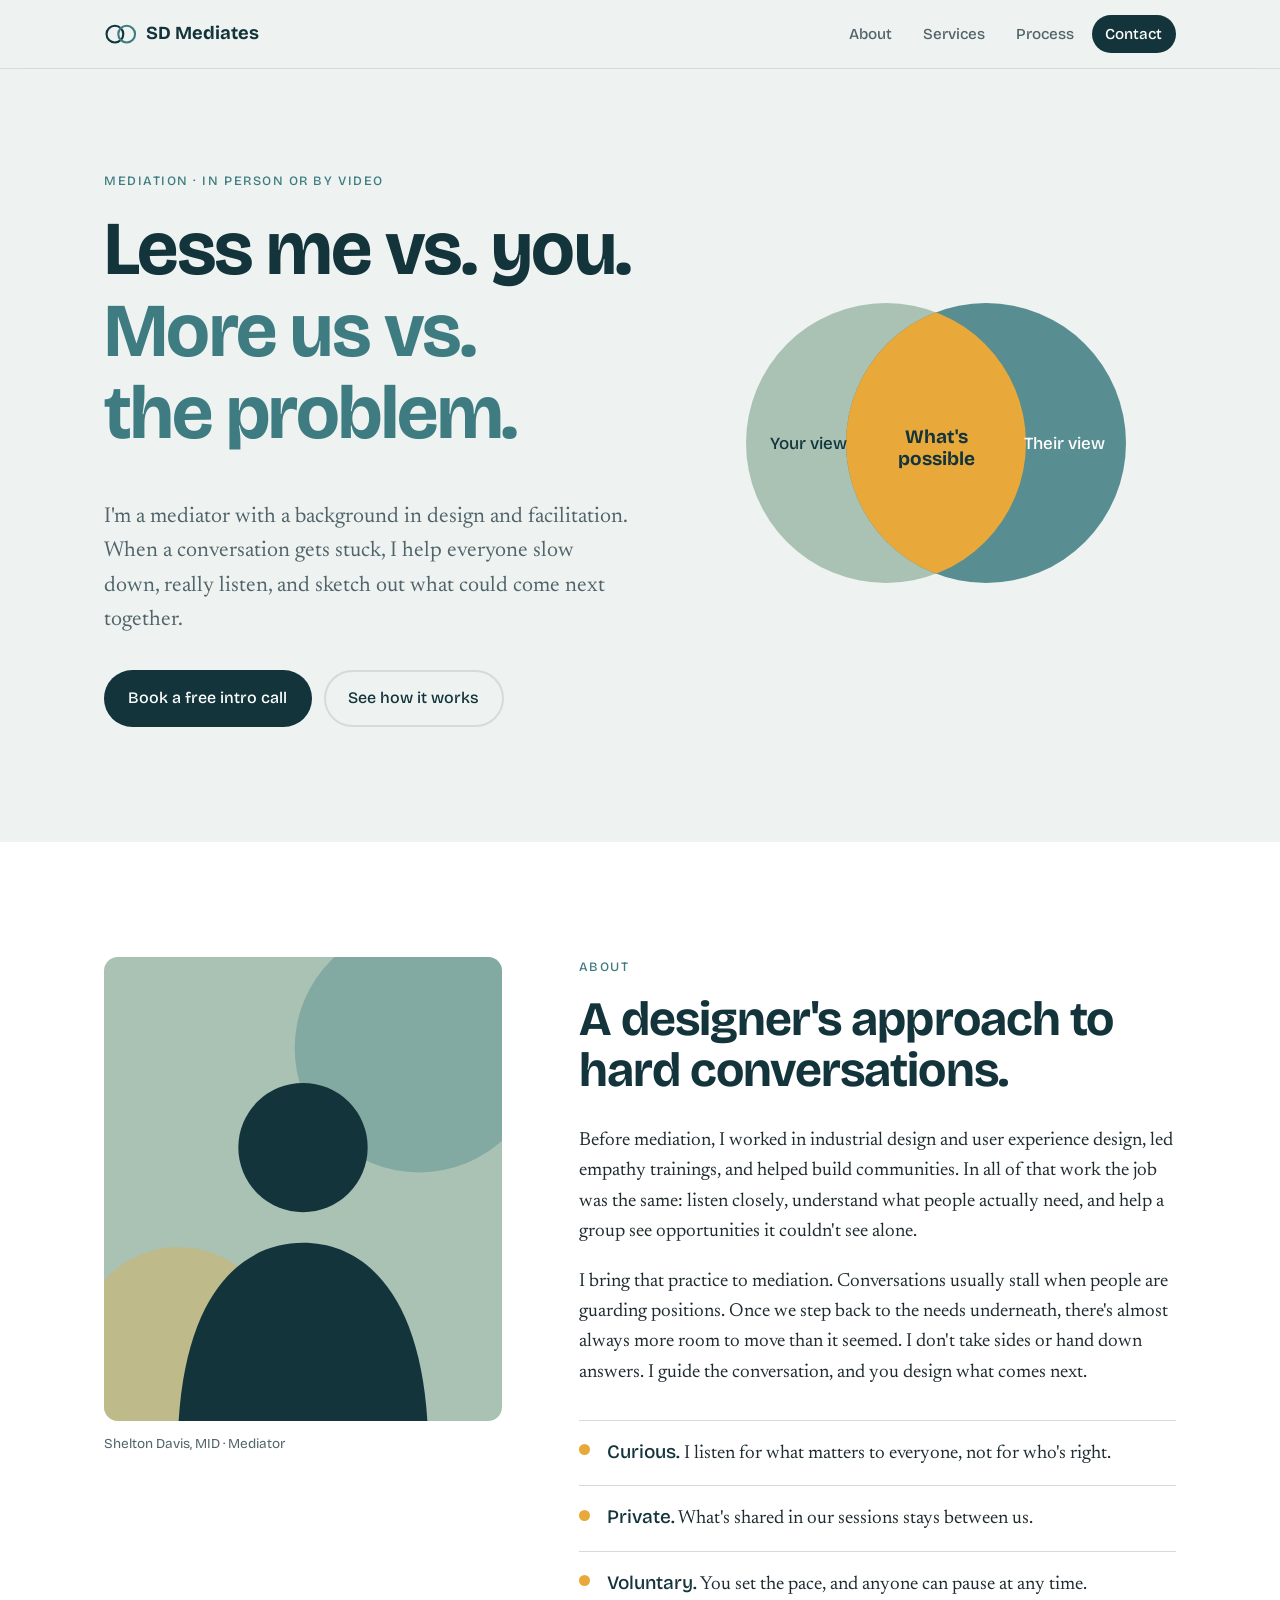
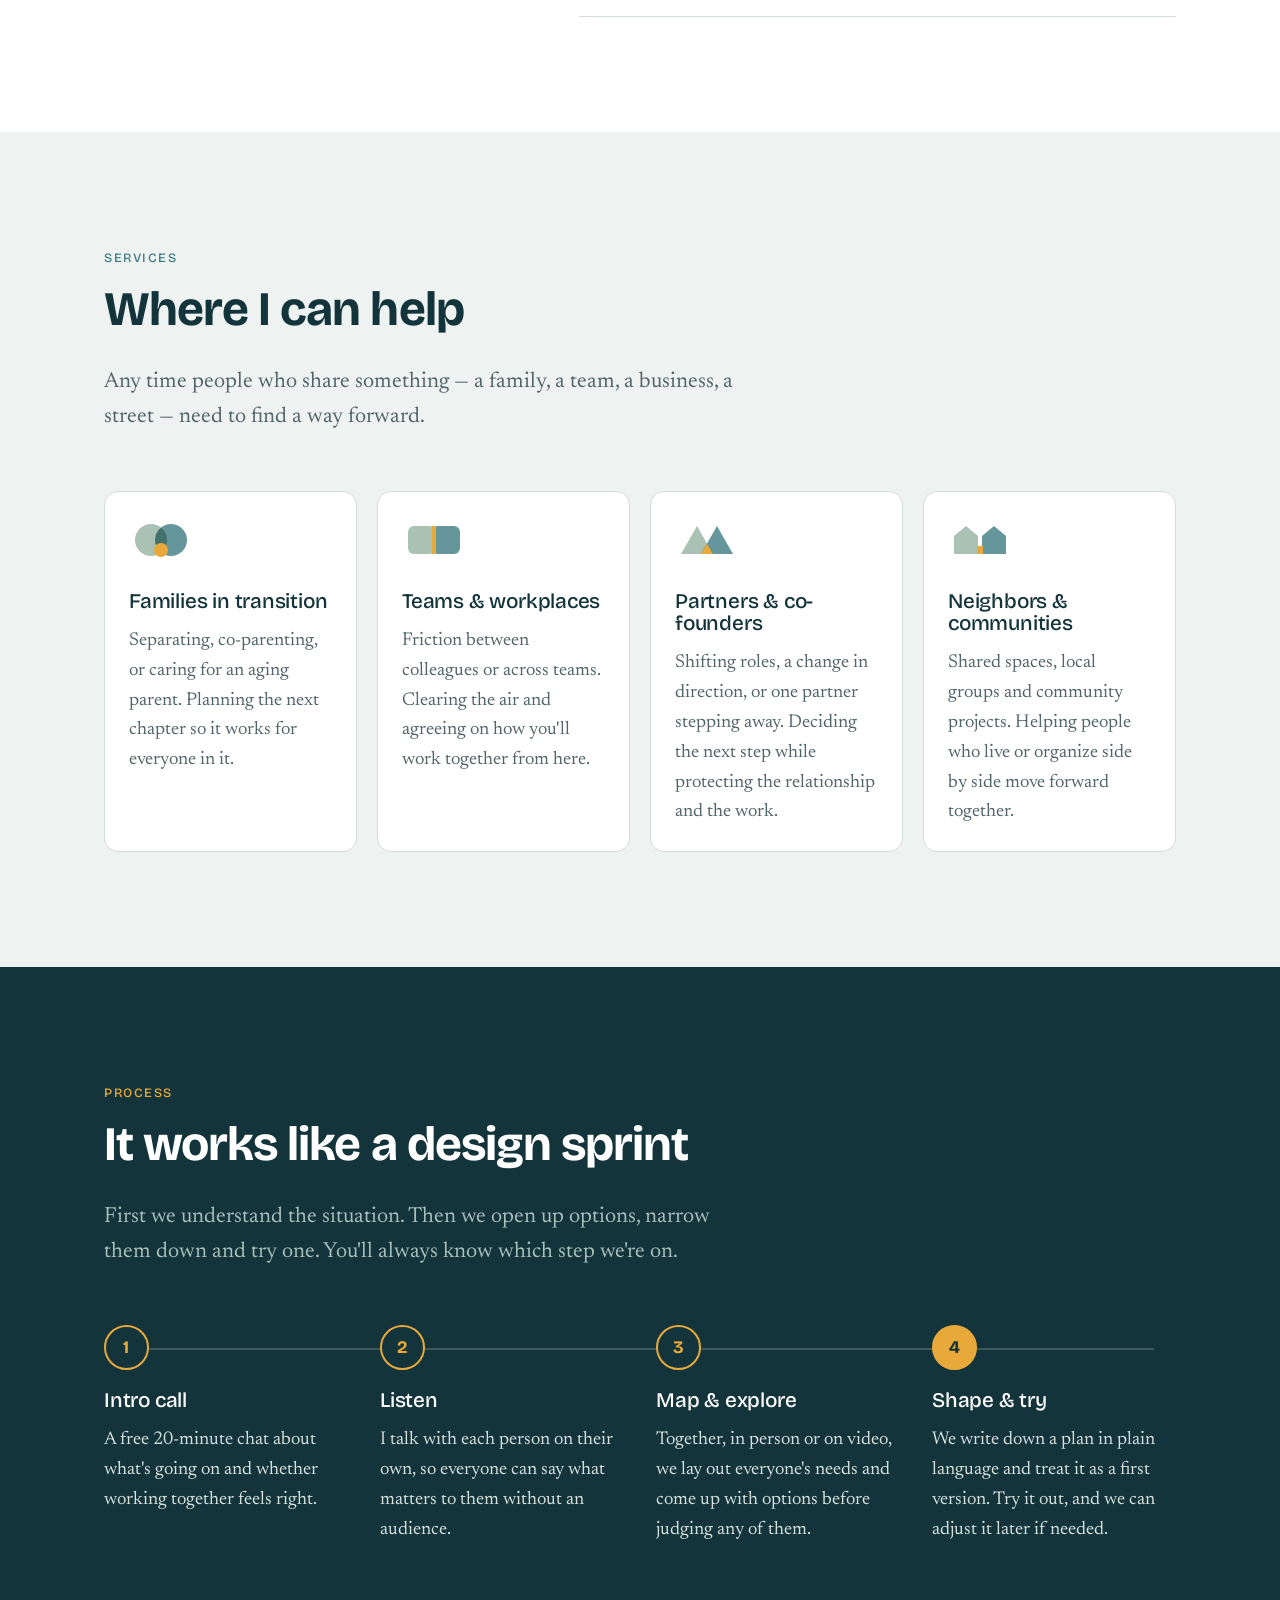
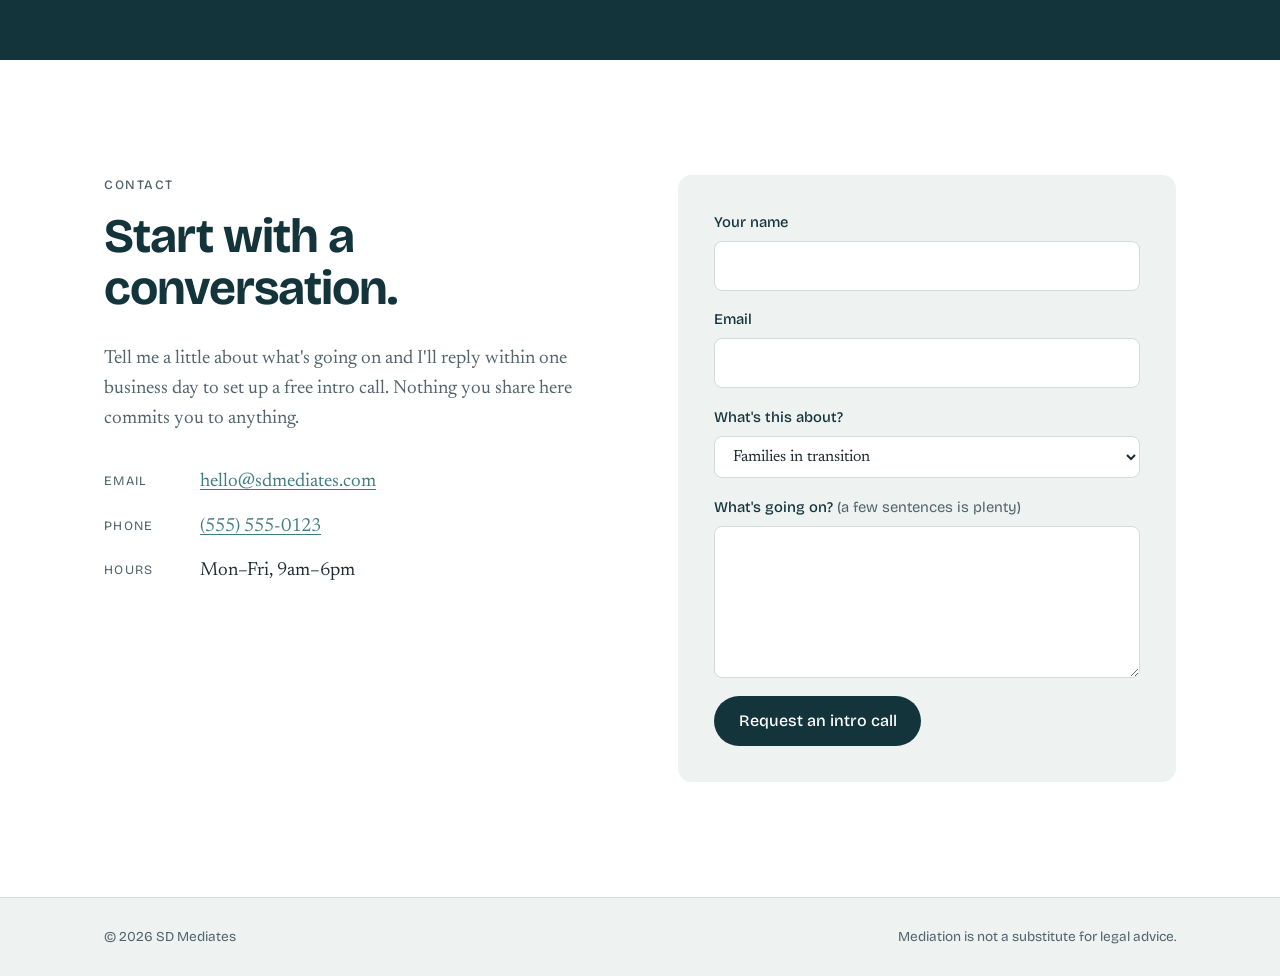
==== index.html @ 6d3ea1b7 "Add single-page site prototype Hero, about, services, process and contact sections with a sticky tab" ====
<!doctype html>
<html lang="en">
<head>
  <meta charset="utf-8">
  <meta name="viewport" content="width=device-width, initial-scale=1">
  <title>SD Mediates — Mediation with a designer's approach</title>
  <meta name="description" content="Mediation that works like a design sprint: listen first, map what matters, and build a way forward together.">
  <link rel="preconnect" href="https://fonts.googleapis.com">
  <link rel="preconnect" href="https://fonts.gstatic.com" crossorigin>
  <link href="https://fonts.googleapis.com/css2?family=Bricolage+Grotesque:opsz,wght@12..96,500;12..96,700&family=Newsreader:ital,opsz,wght@0,6..72,400;0,6..72,500;1,6..72,400&display=swap" rel="stylesheet">
  <link rel="stylesheet" href="css/styles.css">
</head>
<body>
  <a class="skip" href="#main">Skip to content</a>

  <header class="site-header">
    <div class="wrap header-inner">
      <a class="wordmark" href="#top" aria-label="SD Mediates, back to top">
        <svg class="wordmark-mark" viewBox="0 0 40 24" aria-hidden="true">
          <circle cx="13" cy="12" r="10" />
          <circle cx="27" cy="12" r="10" />
        </svg>
        SD Mediates
      </a>
      <nav class="tabs" aria-label="Sections">
        <a href="#about">About</a>
        <a href="#services">Services</a>
        <a href="#process">Process</a>
        <a href="#contact" class="tab-cta">Contact</a>
      </nav>
    </div>
  </header>

  <main id="main">

    <!-- HERO -->
    <section class="hero" id="top">
      <div class="wrap hero-inner">
        <div class="hero-copy">
          <p class="eyebrow">Mediation · In person or by video</p>
          <h1><span>Less me vs.&nbsp;you.</span> <span>More us vs. the&nbsp;problem.</span></h1>
          <p class="lede">I'm a mediator with a background in design and facilitation. When a conversation gets stuck, I help everyone slow down, really listen, and sketch out what could come next together.</p>
          <div class="hero-actions">
            <a class="btn btn-primary" href="#contact">Book a free intro call</a>
            <a class="btn btn-quiet" href="#process">See how it works</a>
          </div>
        </div>

        <figure class="hero-art" aria-hidden="true">
          <svg viewBox="0 0 480 380" class="venn">
            <defs>
              <clipPath id="clip-left"><circle cx="190" cy="190" r="140" /></clipPath>
            </defs>
            <g class="venn-left">
              <circle cx="190" cy="190" r="140" />
            </g>
            <g class="venn-right">
              <circle cx="290" cy="190" r="140" />
            </g>
            <circle class="venn-overlap" cx="290" cy="190" r="140" clip-path="url(#clip-left)" />
            <text class="venn-label" x="112" y="196" text-anchor="middle">Your view</text>
            <text class="venn-label" x="368" y="196" text-anchor="middle">Their view</text>
            <text class="venn-label venn-label-mid" x="240" y="190" text-anchor="middle">What's</text>
            <text class="venn-label venn-label-mid" x="240" y="212" text-anchor="middle">possible</text>
          </svg>
        </figure>
      </div>
    </section>

    <!-- ABOUT -->
    <section class="section about" id="about" aria-labelledby="about-title">
      <div class="wrap about-inner">
        <figure class="portrait">
          <img src="images/portrait.svg" width="480" height="560" alt="Portrait of Shelton Davis">
          <figcaption>Shelton Davis, MID · Mediator</figcaption>
        </figure>
        <div class="about-copy">
          <p class="eyebrow">About</p>
          <h2 id="about-title">A designer's approach to hard conversations.</h2>
          <p>Before mediation, I worked in industrial design and user experience design, led empathy trainings, and helped build communities. In all of that work the job was the same: listen closely, understand what people actually need, and help a group see opportunities it couldn't see alone.</p>
          <p>I bring that practice to mediation. Conversations usually stall when people are guarding positions. Once we step back to the needs underneath, there's almost always more room to move than it seemed. I don't take sides or hand down answers. I guide the conversation, and you design what comes next.</p>

          <ul class="principles">
            <li><strong>Curious.</strong> I listen for what matters to everyone, not for who's right.</li>
            <li><strong>Private.</strong> What's shared in our sessions stays between us.</li>
            <li><strong>Voluntary.</strong> You set the pace, and anyone can pause at any time.</li>
          </ul>
        </div>
      </div>
    </section>

    <!-- SERVICES -->
    <section class="section services" id="services" aria-labelledby="services-title">
      <div class="wrap">
        <div class="section-head">
          <p class="eyebrow">Services</p>
          <h2 id="services-title">Where I can help</h2>
          <p class="section-intro">Any time people who share something — a family, a team, a business, a street — need to find a way forward.</p>
        </div>

        <ul class="service-grid">
          <li class="service">
            <svg class="service-glyph" viewBox="0 0 64 40" aria-hidden="true"><circle cx="22" cy="20" r="16"/><circle cx="42" cy="20" r="16"/><circle cx="32" cy="30" r="7" class="g-accent"/></svg>
            <h3>Families in transition</h3>
            <p>Separating, co-parenting, or caring for an aging parent. Planning the next chapter so it works for everyone in it.</p>
          </li>
          <li class="service">
            <svg class="service-glyph" viewBox="0 0 64 40" aria-hidden="true"><rect x="6" y="6" width="28" height="28" rx="6"/><rect x="30" y="6" width="28" height="28" rx="6"/><rect x="30" y="6" width="4" height="28" class="g-accent"/></svg>
            <h3>Teams &amp; workplaces</h3>
            <p>Friction between colleagues or across teams. Clearing the air and agreeing on how you'll work together from here.</p>
          </li>
          <li class="service">
            <svg class="service-glyph" viewBox="0 0 64 40" aria-hidden="true"><path d="M6 34 L22 6 L38 34 Z"/><path d="M26 34 L42 6 L58 34 Z"/><path d="M26 34 L32 23.5 L38 34 Z" class="g-accent"/></svg>
            <h3>Partners &amp; co-founders</h3>
            <p>Shifting roles, a change in direction, or one partner stepping away. Deciding the next step while protecting the relationship and the work.</p>
          </li>
          <li class="service">
            <svg class="service-glyph" viewBox="0 0 64 40" aria-hidden="true"><path d="M6 34 V16 L18 6 L30 16 V34 Z"/><path d="M34 34 V16 L46 6 L58 16 V34 Z"/><rect x="29" y="26" width="6" height="8" class="g-accent"/></svg>
            <h3>Neighbors &amp; communities</h3>
            <p>Shared spaces, local groups and community projects. Helping people who live or organize side by side move forward together.</p>
          </li>
        </ul>
      </div>
    </section>

    <!-- PROCESS -->
    <section class="section process" id="process" aria-labelledby="process-title">
      <div class="wrap">
        <div class="section-head">
          <p class="eyebrow">Process</p>
          <h2 id="process-title">It works like a design sprint</h2>
          <p class="section-intro">First we understand the situation. Then we open up options, narrow them down and try one. You'll always know which step we're on.</p>
        </div>

        <ol class="steps">
          <li class="step">
            <h3>Intro call</h3>
            <p>A free 20-minute chat about what's going on and whether working together feels right.</p>
          </li>
          <li class="step">
            <h3>Listen</h3>
            <p>I talk with each person on their own, so everyone can say what matters to them without an audience.</p>
          </li>
          <li class="step">
            <h3>Map &amp; explore</h3>
            <p>Together, in person or on video, we lay out everyone's needs and come up with options before judging any of them.</p>
          </li>
          <li class="step">
            <h3>Shape &amp; try</h3>
            <p>We write down a plan in plain language and treat it as a first version. Try it out, and we can adjust it later if needed.</p>
          </li>
        </ol>
      </div>
    </section>

    <!-- CONTACT -->
    <section class="section contact" id="contact" aria-labelledby="contact-title">
      <div class="wrap contact-inner">
        <div class="contact-copy">
          <p class="eyebrow">Contact</p>
          <h2 id="contact-title">Start with a conversation.</h2>
          <p>Tell me a little about what's going on and I'll reply within one business day to set up a free intro call. Nothing you share here commits you to anything.</p>
          <dl class="contact-details">
            <div><dt>Email</dt><dd><a href="mailto:hello@sdmediates.com">hello@sdmediates.com</a></dd></div>
            <div><dt>Phone</dt><dd><a href="tel:+15555550123">(555) 555-0123</a></dd></div>
            <div><dt>Hours</dt><dd>Mon–Fri, 9am–6pm</dd></div>
          </dl>
        </div>

        <!-- Static site: point "action" at a form service (Formspree, Netlify Forms, Basin, etc.) -->
        <form class="contact-form" action="#" method="post">
          <label>
            <span>Your name</span>
            <input type="text" name="name" autocomplete="name" required>
          </label>
          <label>
            <span>Email</span>
            <input type="email" name="email" autocomplete="email" required>
          </label>
          <label>
            <span>What's this about?</span>
            <select name="type">
              <option>Families in transition</option>
              <option>Teams &amp; workplaces</option>
              <option>Partners &amp; co-founders</option>
              <option>Neighbors &amp; communities</option>
              <option>Something else</option>
            </select>
          </label>
          <label>
            <span>What's going on? <em>(a few sentences is plenty)</em></span>
            <textarea name="message" rows="5"></textarea>
          </label>
          <button class="btn btn-primary" type="submit">Request an intro call</button>
        </form>
      </div>
    </section>
  </main>

  <footer class="site-footer">
    <div class="wrap footer-inner">
      <p>© 2026 SD Mediates</p>
      <p>Mediation is not a substitute for legal advice.</p>
    </div>
  </footer>

  <script>
    // Highlight the tab for the section currently in view.
    const tabs = document.querySelectorAll('.tabs a');
    const observer = new IntersectionObserver((entries) => {
      entries.forEach((entry) => {
        if (!entry.isIntersecting) return;
        tabs.forEach((tab) => tab.toggleAttribute('aria-current', tab.hash === '#' + entry.target.id));
      });
    }, { rootMargin: '-45% 0px -50% 0px' });
    document.querySelectorAll('main section[id]').forEach((s) => observer.observe(s));
  </script>
</body>
</html>
---- css/styles.css ----
/* ---------- Tokens ---------- */
:root {
  --ink: #13343b;       /* deep teal: headings, dark band */
  --tide: #3e7c82;      /* mid teal: "their side", links */
  --sage: #a9c2b4;      /* soft green: "your side" */
  --marigold: #e9a93a;  /* common ground: the one warm accent */
  --mist: #eef2f0;      /* cool page ground */
  --paper: #ffffff;
  --text: #1e2b2f;
  --muted: #51646a;
  --line: #d3dcd8;

  --font-display: "Bricolage Grotesque", "Avenir Next", "Segoe UI", system-ui, sans-serif;
  --font-body: "Newsreader", Georgia, "Times New Roman", serif;

  --wrap: 72rem;
  --gutter: clamp(1rem, 4vw, 2.5rem);
  --section-y: clamp(4rem, 9vw, 7.5rem);
  --header-h: 4.25rem;
  --radius: 14px;
}

/* ---------- Base ---------- */
*, *::before, *::after { box-sizing: border-box; }

html {
  scroll-behavior: smooth;
  scroll-padding-top: var(--header-h);
}
@media (prefers-reduced-motion: reduce) {
  html { scroll-behavior: auto; }
}

body {
  margin: 0;
  background: var(--mist);
  color: var(--text);
  font-family: var(--font-body);
  font-size: clamp(1.0625rem, 0.4vw + 1rem, 1.1875rem);
  line-height: 1.6;
  -webkit-font-smoothing: antialiased;
}

img { max-width: 100%; height: auto; display: block; }

h1, h2, h3 {
  font-family: var(--font-display);
  color: var(--ink);
  line-height: 1.08;
  letter-spacing: -0.02em;
  margin: 0 0 0.6em;
}
h1 { font-size: clamp(2.6rem, 6vw, 4.75rem); font-weight: 700; }
h2 { font-size: clamp(2rem, 4vw, 3rem); font-weight: 700; }
h3 { font-size: 1.3rem; font-weight: 500; letter-spacing: -0.01em; }

p { margin: 0 0 1em; }

a { color: var(--tide); text-underline-offset: 0.18em; }

:focus-visible {
  outline: 3px solid var(--marigold);
  outline-offset: 3px;
  border-radius: 4px;
}

.wrap {
  max-width: var(--wrap);
  margin-inline: auto;
  padding-inline: var(--gutter);
}

.eyebrow {
  font-family: var(--font-display);
  font-size: 0.8rem;
  font-weight: 500;
  letter-spacing: 0.12em;
  text-transform: uppercase;
  color: var(--tide);
  margin-bottom: 1rem;
}

.skip {
  position: absolute;
  left: 1rem;
  top: -3rem;
  z-index: 100;
  background: var(--ink);
  color: var(--paper);
  padding: 0.5rem 1rem;
  border-radius: 6px;
}
.skip:focus { top: 1rem; }

/* ---------- Buttons ---------- */
.btn {
  display: inline-block;
  font-family: var(--font-display);
  font-size: 1rem;
  font-weight: 500;
  text-decoration: none;
  padding: 0.85em 1.4em;
  border-radius: 999px;
  border: 2px solid transparent;
  cursor: pointer;
  transition: background-color 0.2s, color 0.2s, border-color 0.2s;
}
.btn-primary { background: var(--ink); color: var(--paper); }
.btn-primary:hover { background: var(--tide); }
.btn-quiet { color: var(--ink); border-color: var(--line); }
.btn-quiet:hover { border-color: var(--ink); }

/* ---------- Header / tabs ---------- */
.site-header {
  position: sticky;
  top: 0;
  z-index: 50;
  background: color-mix(in srgb, var(--mist) 88%, transparent);
  backdrop-filter: blur(10px);
  -webkit-backdrop-filter: blur(10px);
  border-bottom: 1px solid var(--line);
}

.header-inner {
  display: flex;
  align-items: center;
  justify-content: space-between;
  gap: 1rem;
  min-height: var(--header-h);
}

.wordmark {
  display: inline-flex;
  align-items: center;
  gap: 0.55rem;
  font-family: var(--font-display);
  font-weight: 700;
  font-size: 1.15rem;
  color: var(--ink);
  text-decoration: none;
  white-space: nowrap;
}
.wordmark-mark { width: 2.1rem; height: auto; }
.wordmark-mark circle { fill: none; stroke: var(--ink); stroke-width: 2.5; }
.wordmark-mark circle + circle { stroke: var(--tide); }

.tabs {
  display: flex;
  gap: 0.25rem;
}
.tabs a {
  font-family: var(--font-display);
  font-size: 0.95rem;
  font-weight: 500;
  color: var(--muted);
  text-decoration: none;
  padding: 0.45rem 0.85rem;
  border-radius: 999px;
  white-space: nowrap;
  transition: color 0.2s, background-color 0.2s;
}
.tabs a:hover { color: var(--ink); background: var(--paper); }
.tabs a[aria-current] { color: var(--ink); background: var(--paper); box-shadow: inset 0 0 0 1px var(--line); }
.tabs .tab-cta,
.tabs .tab-cta[aria-current] { background: var(--ink); color: var(--paper); box-shadow: none; }
.tabs .tab-cta:hover { background: var(--tide); }

/* Narrow screens: wordmark on its own row, tabs become a swipeable strip */
@media (max-width: 40rem) {
  :root { --header-h: 6.5rem; }
  .header-inner {
    flex-direction: column;
    align-items: stretch;
    gap: 0.35rem;
    padding-block: 0.6rem;
  }
  .tabs {
    overflow-x: auto;
    scrollbar-width: none;
    margin-inline: calc(var(--gutter) * -1);
    padding-inline: var(--gutter);
  }
  .tabs::-webkit-scrollbar { display: none; }
  .tabs a { flex: 0 0 auto; }
}

/* ---------- Hero ---------- */
.hero {
  padding-block: clamp(3rem, 8vw, 6.5rem) var(--section-y);
  overflow: hidden;
}
.hero-inner {
  display: grid;
  grid-template-columns: 1.1fr 1fr;
  align-items: center;
  gap: clamp(2rem, 5vw, 4rem);
}
.hero .lede {
  font-size: clamp(1.15rem, 0.6vw + 1rem, 1.35rem);
  color: var(--muted);
  max-width: 34rem;
  margin-bottom: 2rem;
}
.hero-actions { display: flex; flex-wrap: wrap; gap: 0.75rem; }

.hero-art { margin: 0; }
.venn { width: 100%; height: auto; overflow: visible; }
.venn-left circle  { fill: var(--sage); }
.venn-right circle { fill: var(--tide); opacity: 0.85; }
.venn-overlap      { fill: var(--marigold); }
.venn-label {
  font-family: var(--font-display);
  font-size: 17px;
  font-weight: 500;
  fill: var(--ink);
}
.venn-right ~ .venn-label:nth-of-type(2) { fill: var(--paper); }
.venn-label-mid { font-size: 19px; font-weight: 700; }

/* Signature moment: the two sides drift together, then common ground appears */
@media (prefers-reduced-motion: no-preference) {
  .venn-left    { animation: from-left 1.4s cubic-bezier(.2,.7,.2,1) both; }
  .venn-right   { animation: from-right 1.4s cubic-bezier(.2,.7,.2,1) both; }
  .venn-overlap,
  .venn-label-mid { animation: appear 0.8s ease-out 1.1s both; }
}
@keyframes from-left  { from { transform: translateX(-70px); } }
@keyframes from-right { from { transform: translateX(70px); } }
@keyframes appear     { from { opacity: 0; } }

@media (max-width: 52rem) {
  .hero-inner { grid-template-columns: 1fr; }
  .hero-art { max-width: 26rem; margin-inline: auto; order: -1; }
}

/* ---------- Sections ---------- */
.section { padding-block: var(--section-y); }
.section-head { max-width: 40rem; margin-bottom: clamp(2.5rem, 5vw, 3.5rem); }
.section-intro { color: var(--muted); font-size: 1.15em; }

/* ---------- About ---------- */
.about { background: var(--paper); }
.about-inner {
  display: grid;
  grid-template-columns: minmax(0, 0.8fr) minmax(0, 1.2fr);
  gap: clamp(2rem, 6vw, 5rem);
  align-items: start;
}
.portrait { margin: 0; }
.portrait img { border-radius: var(--radius); width: 100%; }
.portrait figcaption {
  font-family: var(--font-display);
  font-size: 0.85rem;
  color: var(--muted);
  margin-top: 0.75rem;
}
.about-copy { max-width: 38rem; }

.principles {
  list-style: none;
  padding: 0;
  margin: 2rem 0 0;
  border-top: 1px solid var(--line);
}
.principles li {
  padding: 1rem 0 1rem 1.75rem;
  border-bottom: 1px solid var(--line);
  position: relative;
}
.principles li::before {
  content: "";
  position: absolute;
  left: 0;
  top: 1.45rem;
  width: 0.7rem;
  height: 0.7rem;
  border-radius: 50%;
  background: var(--marigold);
}
.principles strong { font-family: var(--font-display); font-weight: 500; color: var(--ink); }

@media (max-width: 48rem) {
  .about-inner { grid-template-columns: 1fr; }
  .portrait { max-width: 22rem; }
}

/* ---------- Services ---------- */
.service-grid {
  list-style: none;
  padding: 0;
  margin: 0;
  display: grid;
  grid-template-columns: repeat(auto-fit, minmax(min(100%, 15rem), 1fr));
  gap: 1.25rem;
}
.service {
  background: var(--paper);
  border-radius: var(--radius);
  padding: 1.75rem 1.5rem 1.5rem;
  border: 1px solid var(--line);
  transition: transform 0.25s, box-shadow 0.25s;
}
.service:hover { transform: translateY(-3px); box-shadow: 0 12px 28px -18px rgba(19, 52, 59, 0.45); }
.service p { color: var(--muted); margin: 0; font-size: 0.98em; }
.service-glyph { width: 4rem; height: auto; margin-bottom: 1.25rem; }
.service-glyph > * { fill: var(--sage); mix-blend-mode: multiply; }
.service-glyph > *:nth-child(2) { fill: var(--tide); opacity: 0.8; }
.service-glyph .g-accent { fill: var(--marigold); opacity: 1; mix-blend-mode: normal; }

/* ---------- Process ---------- */
.process { background: var(--ink); color: #d6e2de; }
.process h2, .process h3 { color: var(--paper); }
.process .eyebrow { color: var(--marigold); }
.process .section-intro { color: #a9bfba; }

.steps {
  list-style: none;
  padding: 0;
  margin: 0;
  counter-reset: step;
  display: grid;
  grid-template-columns: repeat(4, 1fr);
  gap: 2rem;
  position: relative;
}
/* line connecting the steps */
.steps::before {
  content: "";
  position: absolute;
  top: 1.4rem;
  left: 1.4rem;
  right: 1.4rem;
  height: 2px;
  background: rgba(255, 255, 255, 0.18);
}
.step { counter-increment: step; position: relative; }
.step::before {
  content: counter(step);
  display: grid;
  place-items: center;
  width: 2.8rem;
  height: 2.8rem;
  margin-bottom: 1.25rem;
  border-radius: 50%;
  background: var(--ink);
  border: 2px solid var(--marigold);
  color: var(--marigold);
  font-family: var(--font-display);
  font-weight: 700;
  font-size: 1.1rem;
  position: relative;
}
.step:last-child::before { background: var(--marigold); color: var(--ink); }
.step p { margin: 0; font-size: 0.98em; }

@media (max-width: 52rem) {
  .steps { grid-template-columns: 1fr; gap: 0; }
  .steps::before { top: 1.4rem; bottom: 1.4rem; left: 1.4rem; right: auto; width: 2px; height: auto; }
  .step {
    display: grid;
    grid-template-columns: 2.8rem 1fr;
    column-gap: 1.25rem;
    padding-bottom: 2rem;
  }
  .step:last-child { padding-bottom: 0; }
  .step::before { grid-row: span 2; margin-bottom: 0; }
  .step h3 { margin: 0.55rem 0 0.4rem; }
}

/* ---------- Contact ---------- */
.contact { background: var(--paper); }
.contact-inner {
  display: grid;
  grid-template-columns: 1fr 1fr;
  gap: clamp(2rem, 6vw, 5rem);
  align-items: start;
}
.contact-copy > p { color: var(--muted); max-width: 30rem; }

.contact-details { margin: 2rem 0 0; display: grid; gap: 0.9rem; }
.contact-details div { display: grid; grid-template-columns: 5rem 1fr; gap: 1rem; }
.contact-details dt {
  font-family: var(--font-display);
  font-size: 0.8rem;
  letter-spacing: 0.1em;
  text-transform: uppercase;
  color: var(--muted);
  padding-top: 0.25rem;
}
.contact-details dd { margin: 0; }

.contact-form {
  display: grid;
  gap: 1.1rem;
  background: var(--mist);
  padding: clamp(1.5rem, 4vw, 2.25rem);
  border-radius: var(--radius);
}
.contact-form label { display: grid; gap: 0.4rem; }
.contact-form label > span {
  font-family: var(--font-display);
  font-size: 0.92rem;
  font-weight: 500;
  color: var(--ink);
}
.contact-form em { font-style: normal; font-weight: 400; color: var(--muted); }
.contact-form input,
.contact-form select,
.contact-form textarea {
  font: inherit;
  font-size: 1rem;
  color: var(--text);
  background: var(--paper);
  border: 1px solid var(--line);
  border-radius: 8px;
  padding: 0.7rem 0.85rem;
  width: 100%;
}
.contact-form input:focus,
.contact-form select:focus,
.contact-form textarea:focus { border-color: var(--tide); outline: 2px solid var(--tide); outline-offset: 0; }
.contact-form textarea { resize: vertical; }
.contact-form .btn { justify-self: start; }

@media (max-width: 48rem) {
  .contact-inner { grid-template-columns: 1fr; }
}

/* ---------- Footer ---------- */
.site-footer {
  background: var(--mist);
  border-top: 1px solid var(--line);
  font-family: var(--font-display);
  font-size: 0.85rem;
  color: var(--muted);
}
.footer-inner {
  display: flex;
  flex-wrap: wrap;
  justify-content: space-between;
  gap: 0.5rem 2rem;
  padding-block: 1.75rem;
}
.footer-inner p { margin: 0; }

/* Headline reads as two deliberate lines */
.hero h1 span { display: block; }
.hero h1 span + span { color: var(--tide); }
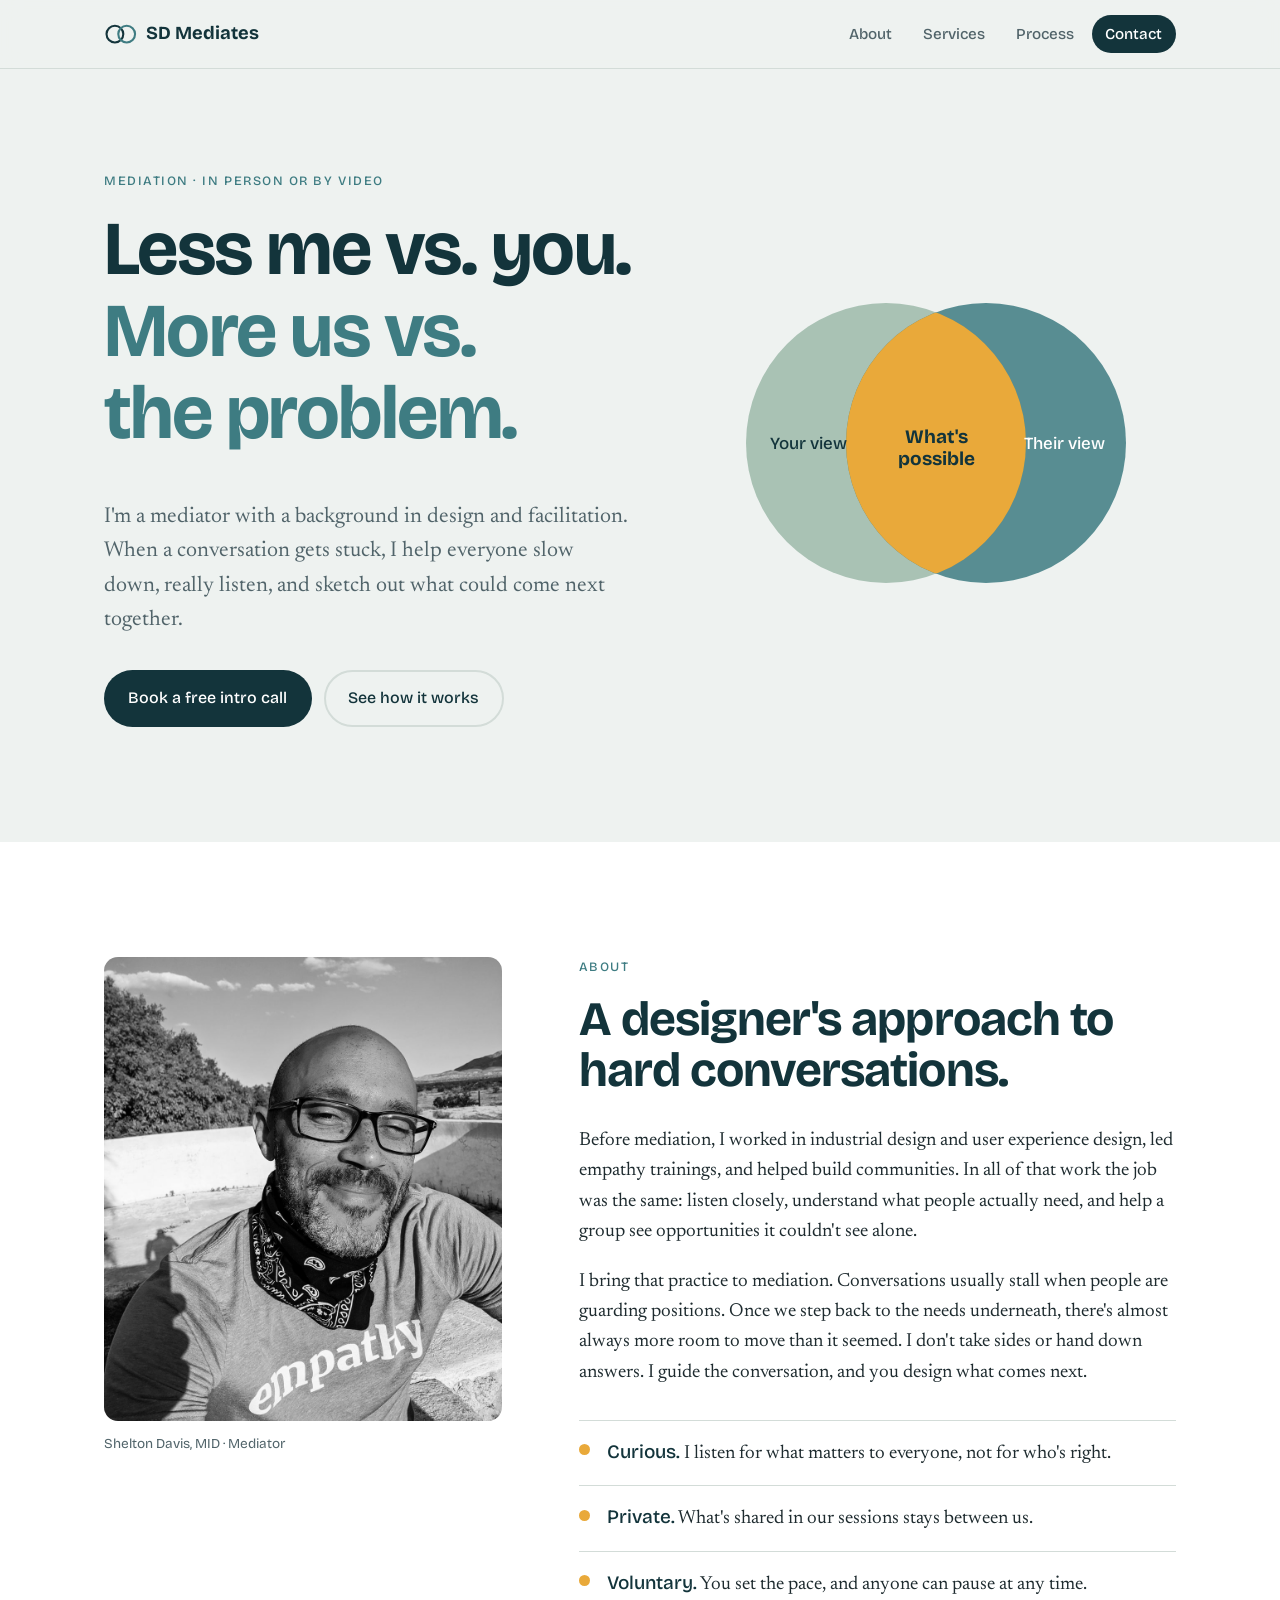
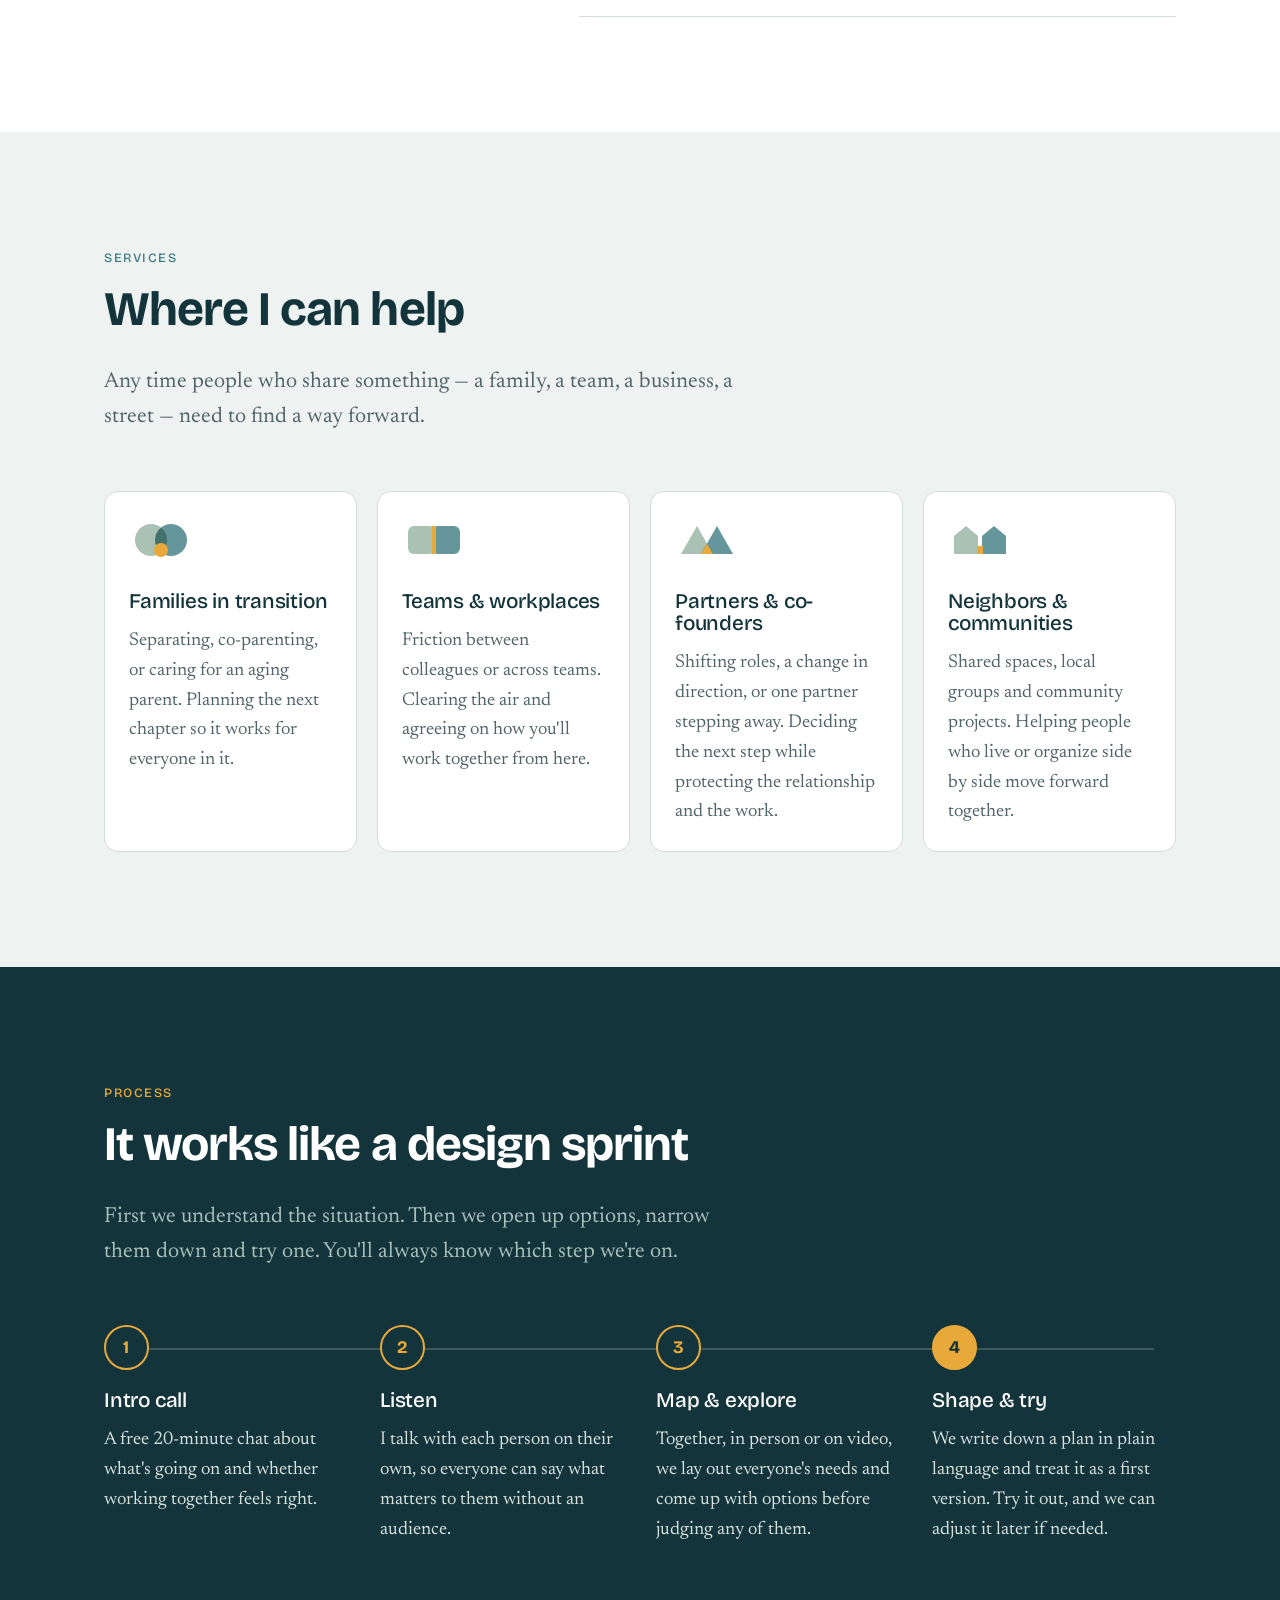
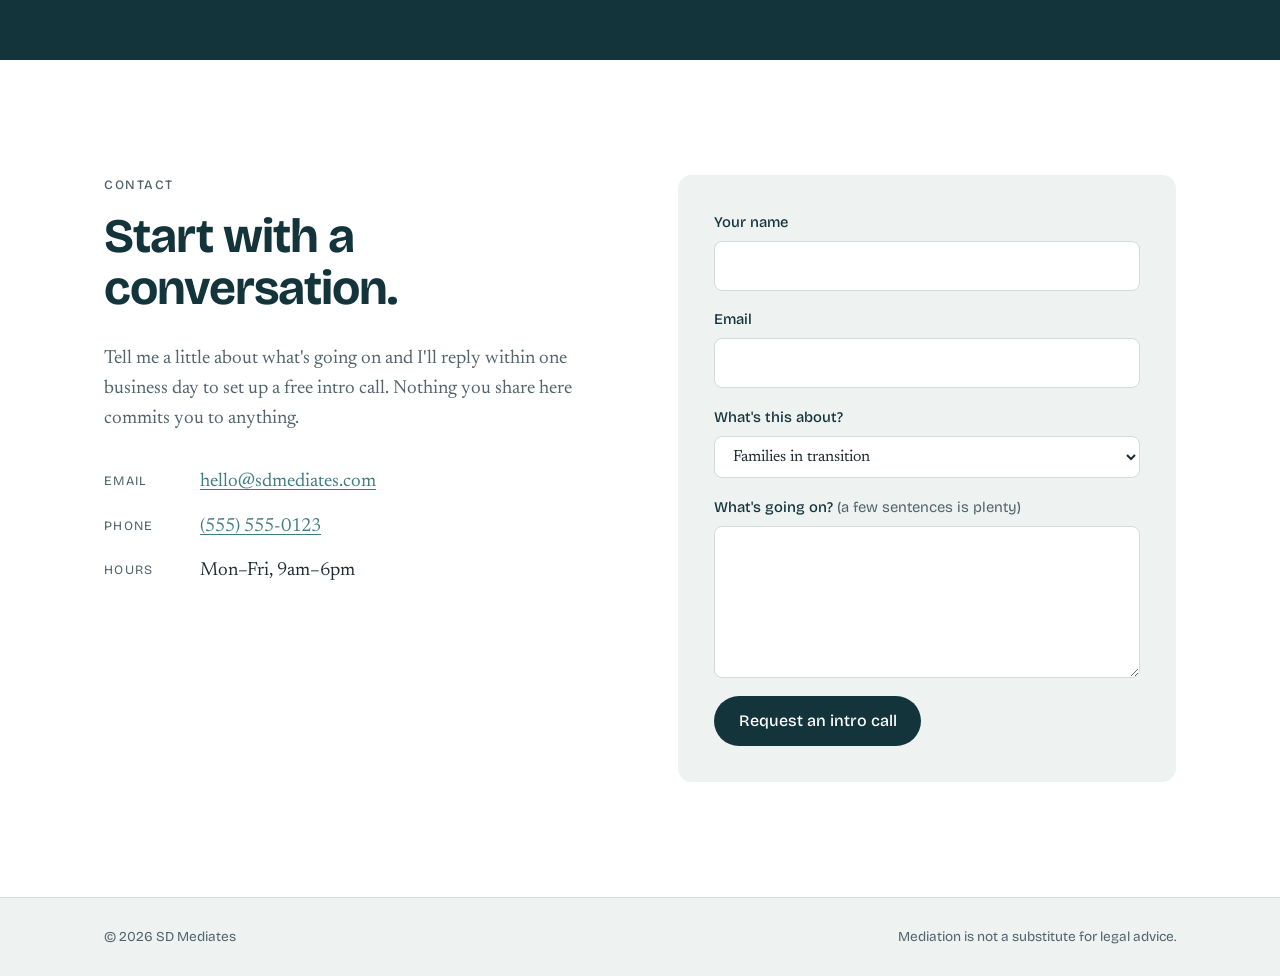
==== commit 6c06aba0: "Connect contact form to Formspree and add headshot - Contact form posts to Formspree with an in-page" ====
--- a/index.html
+++ b/index.html
@@ -71,7 +71,7 @@
     <section class="section about" id="about" aria-labelledby="about-title">
       <div class="wrap about-inner">
         <figure class="portrait">
-          <img src="images/portrait.svg" width="480" height="560" alt="Portrait of Shelton Davis">
+          <img src="images/shelton-davis.jpg" width="480" height="560" alt="Shelton Davis smiling outdoors in glasses, a bandana and an &quot;empathy&quot; T-shirt" loading="lazy">
           <figcaption>Shelton Davis, MID · Mediator</figcaption>
         </figure>
         <div class="about-copy">
@@ -167,8 +167,10 @@
           </dl>
         </div>
 
-        <!-- Static site: point "action" at a form service (Formspree, Netlify Forms, Basin, etc.) -->
-        <form class="contact-form" action="#" method="post">
+        <!-- Submissions go to Formspree, which emails them on. Replies go to the sender's "email" field. -->
+        <form class="contact-form" action="https://formspree.io/f/xoejjevp" method="post">
+          <input type="hidden" name="_subject" value="New intro call request — SD Mediates">
+          <input type="text" name="_gotcha" class="hp" tabindex="-1" autocomplete="off" aria-hidden="true">
           <label>
             <span>Your name</span>
             <input type="text" name="name" autocomplete="name" required>
@@ -192,6 +194,7 @@
             <textarea name="message" rows="5"></textarea>
           </label>
           <button class="btn btn-primary" type="submit">Request an intro call</button>
+          <p class="form-status" role="status" aria-live="polite"></p>
         </form>
       </div>
     </section>
@@ -214,6 +217,30 @@
       });
     }, { rootMargin: '-45% 0px -50% 0px' });
     document.querySelectorAll('main section[id]').forEach((s) => observer.observe(s));
+
+    // Send the contact form without leaving the page. Without JS it posts to Formspree normally.
+    const form = document.querySelector('.contact-form');
+    const status = form.querySelector('.form-status');
+    form.addEventListener('submit', async (event) => {
+      event.preventDefault();
+      const button = form.querySelector('button');
+      button.disabled = true;
+      status.textContent = 'Sending…';
+      try {
+        const response = await fetch(form.action, {
+          method: 'POST',
+          body: new FormData(form),
+          headers: { Accept: 'application/json' },
+        });
+        if (!response.ok) throw new Error();
+        form.reset();
+        status.textContent = "Thanks — your note is on its way. I'll reply within one business day.";
+      } catch {
+        status.textContent = "That didn't send. Check your connection and try again, or email hello@sdmediates.com.";
+      } finally {
+        button.disabled = false;
+      }
+    });
   </script>
 </body>
 </html>
--- a/css/styles.css
+++ b/css/styles.css
@@ -446,3 +446,8 @@
 /* Headline reads as two deliberate lines */
 .hero h1 span { display: block; }
 .hero h1 span + span { color: var(--tide); }
+
+/* Contact form: spam trap and send status */
+.contact-form .hp { position: absolute; left: -9999px; width: 1px; height: 1px; opacity: 0; }
+.form-status { margin: 0; font-family: var(--font-display); font-size: 0.95rem; color: var(--ink); }
+.form-status:empty { display: none; }
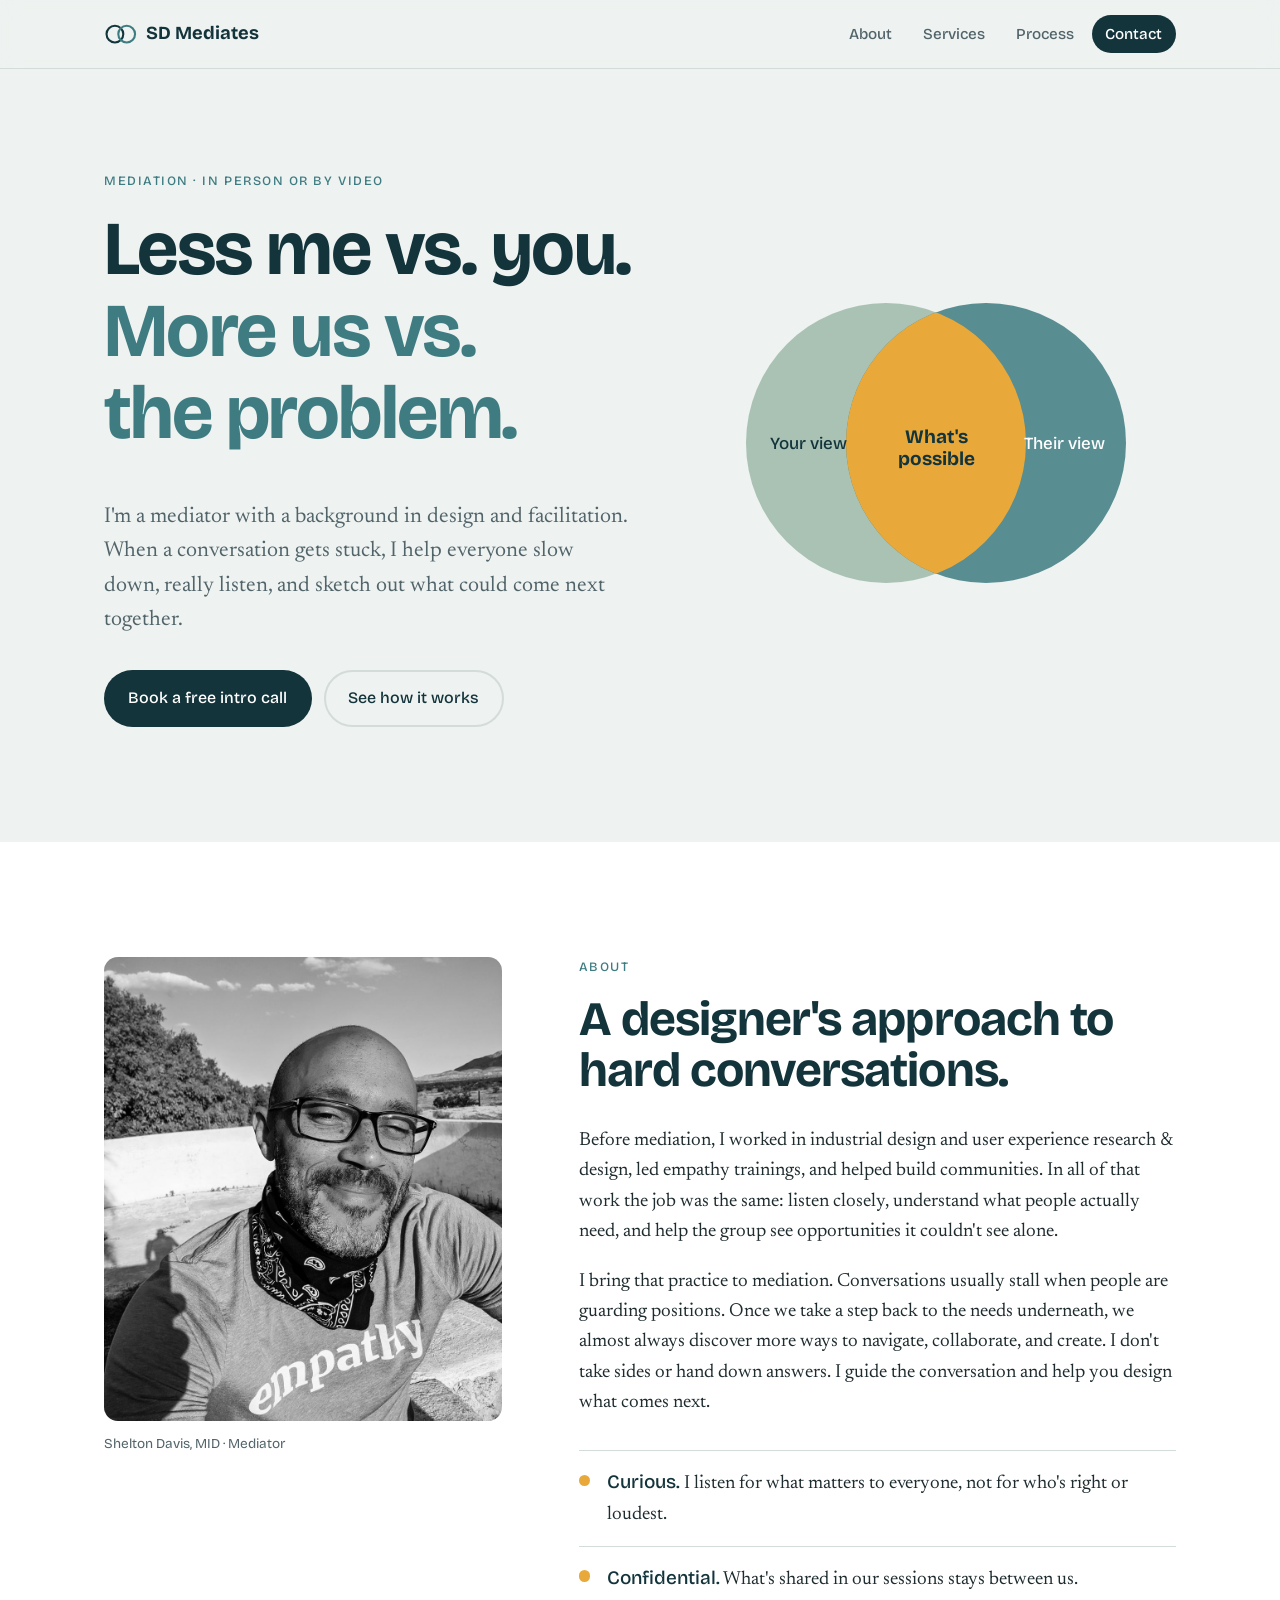
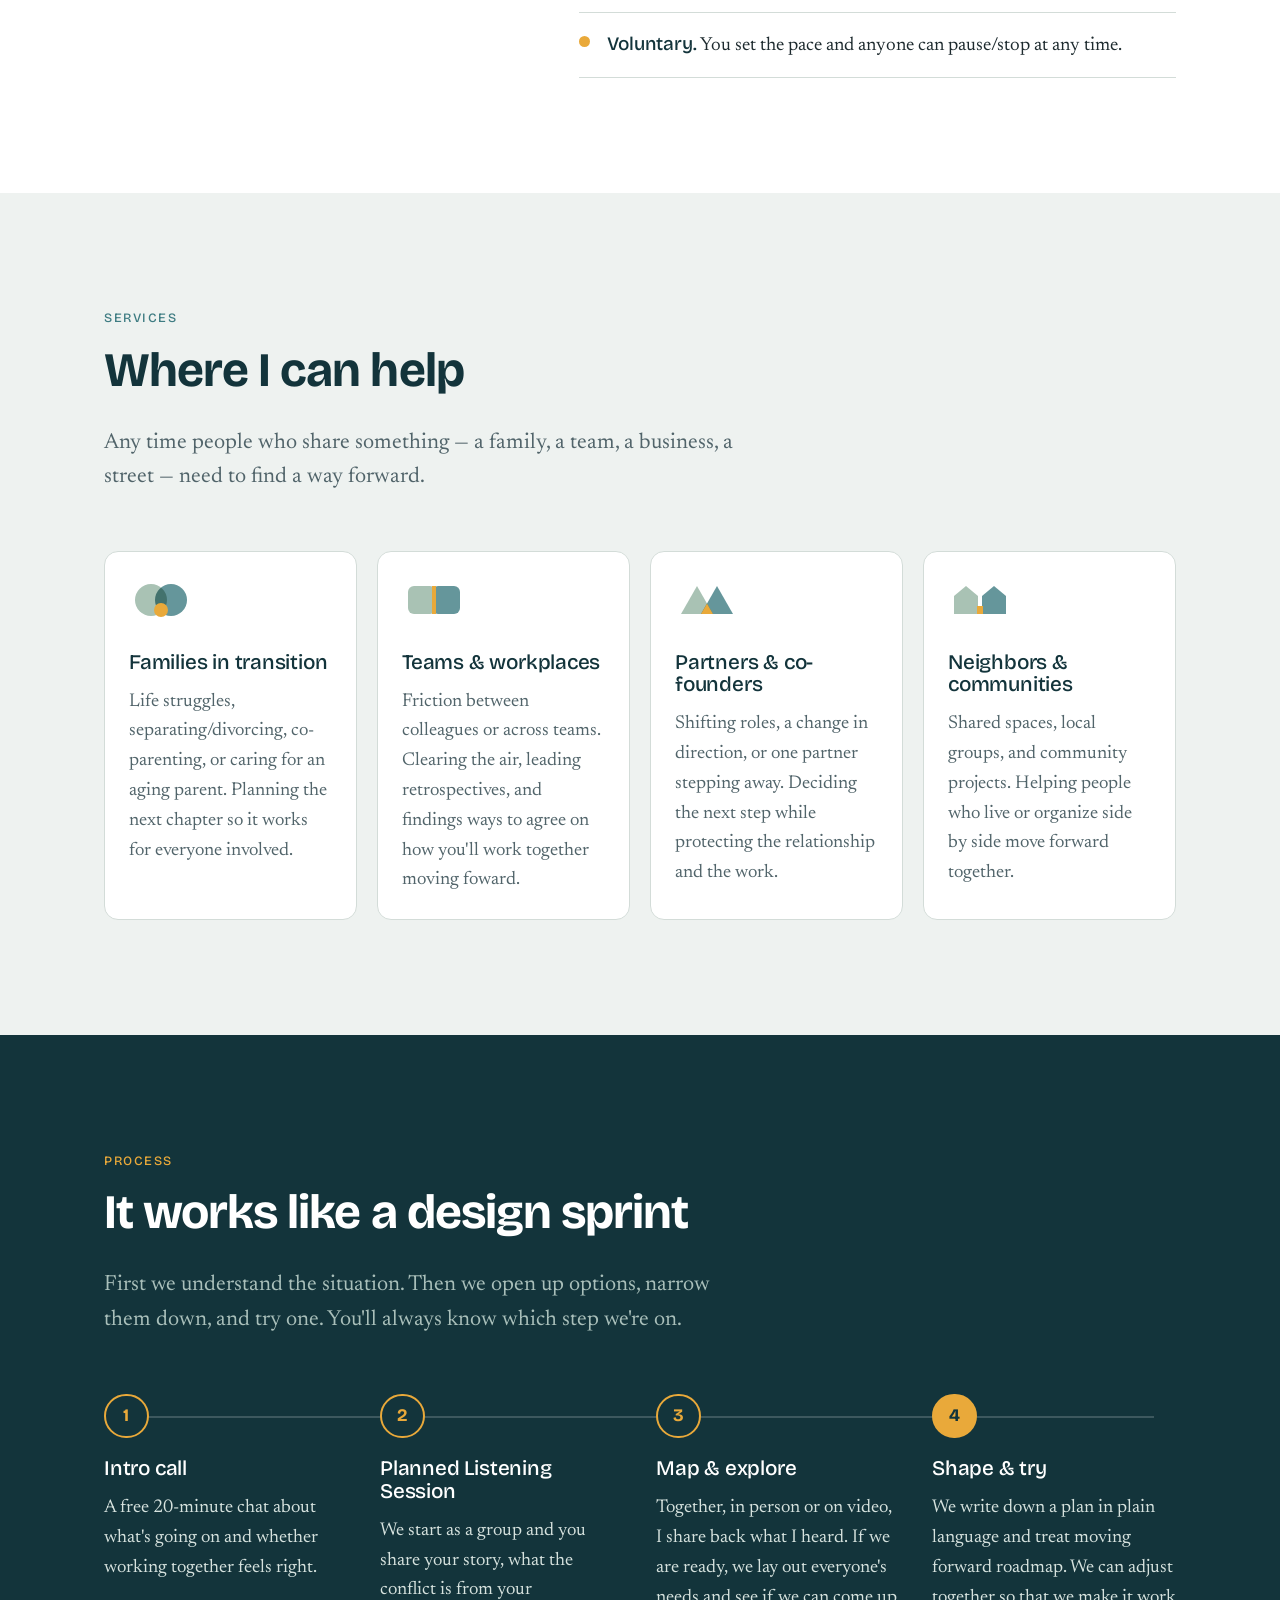
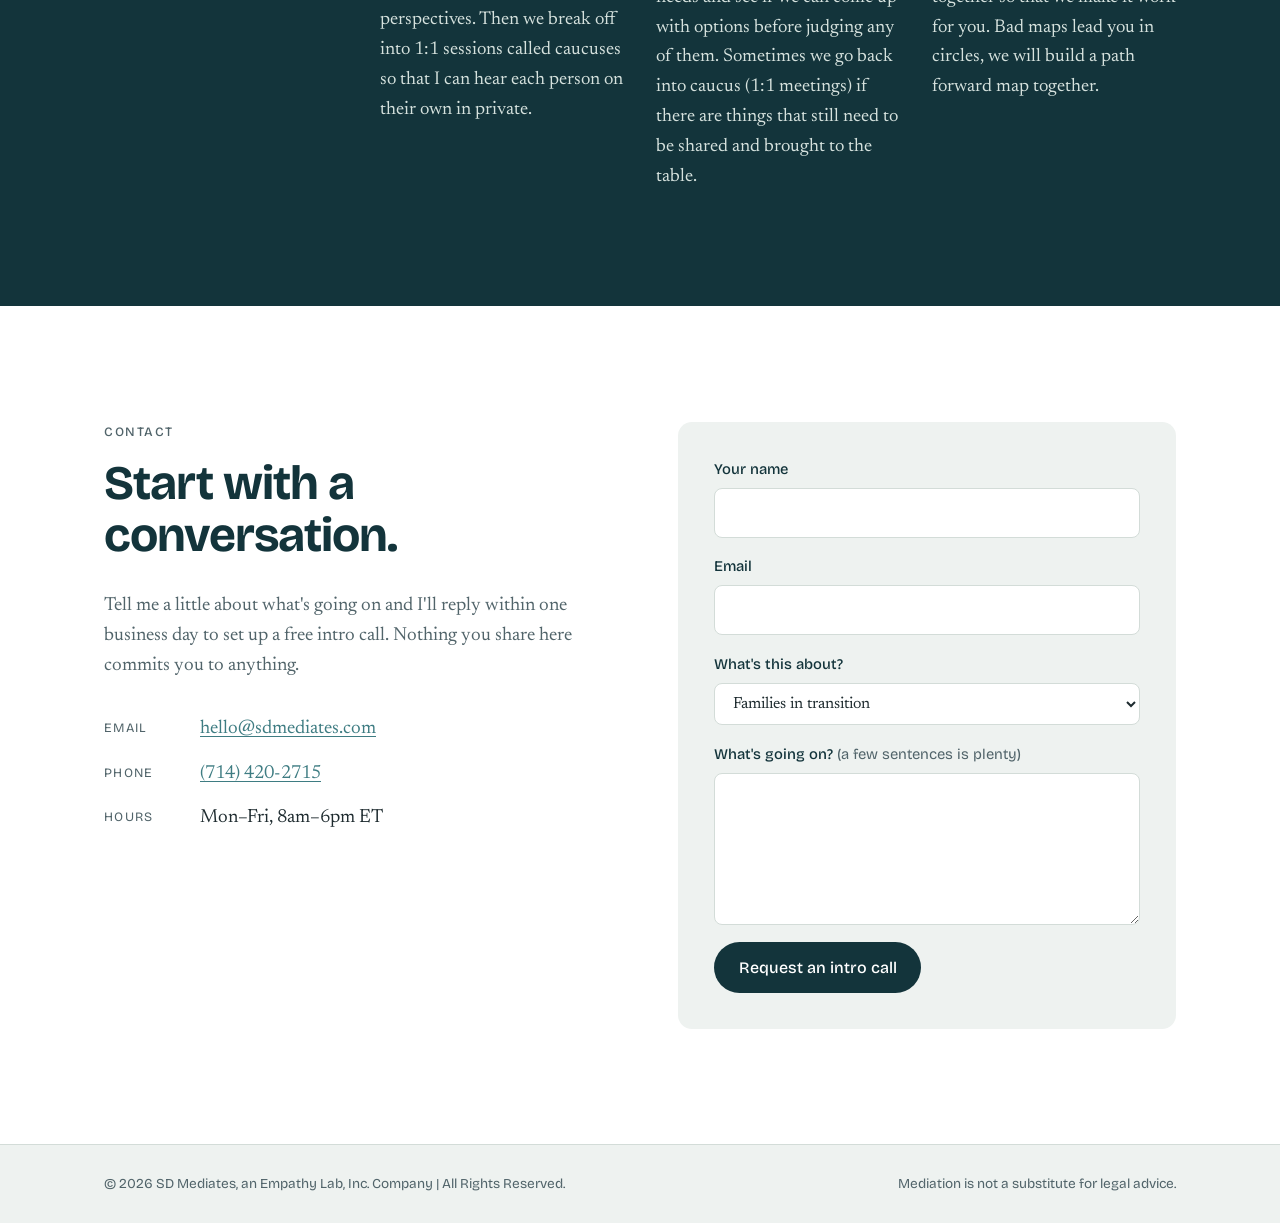
==== commit 66145129: "Update site copy, phone number and hours Co-Authored-By: Claude Opus 5.5 <noreply@anthropic.com>" ====
--- a/index.html
+++ b/index.html
@@ -3,7 +3,7 @@
 <head>
   <meta charset="utf-8">
   <meta name="viewport" content="width=device-width, initial-scale=1">
-  <title>SD Mediates — Mediation with a designer's approach</title>
+  <title>SD Mediates — An experience designers approach to mediation</title>
   <meta name="description" content="Mediation that works like a design sprint: listen first, map what matters, and build a way forward together.">
   <link rel="preconnect" href="https://fonts.googleapis.com">
   <link rel="preconnect" href="https://fonts.gstatic.com" crossorigin>
@@ -77,13 +77,13 @@
         <div class="about-copy">
           <p class="eyebrow">About</p>
           <h2 id="about-title">A designer's approach to hard conversations.</h2>
-          <p>Before mediation, I worked in industrial design and user experience design, led empathy trainings, and helped build communities. In all of that work the job was the same: listen closely, understand what people actually need, and help a group see opportunities it couldn't see alone.</p>
-          <p>I bring that practice to mediation. Conversations usually stall when people are guarding positions. Once we step back to the needs underneath, there's almost always more room to move than it seemed. I don't take sides or hand down answers. I guide the conversation, and you design what comes next.</p>
+          <p>Before mediation, I worked in industrial design and user experience research & design, led empathy trainings, and helped build communities. In all of that work the job was the same: listen closely, understand what people actually need, and help the group see opportunities it couldn't see alone.</p>
+          <p>I bring that practice to mediation. Conversations usually stall when people are guarding positions. Once we take a step back to the needs underneath, we almost always discover more ways to navigate, collaborate, and create. I don't take sides or hand down answers. I guide the conversation and help you design what comes next.</p>
 
           <ul class="principles">
-            <li><strong>Curious.</strong> I listen for what matters to everyone, not for who's right.</li>
-            <li><strong>Private.</strong> What's shared in our sessions stays between us.</li>
-            <li><strong>Voluntary.</strong> You set the pace, and anyone can pause at any time.</li>
+            <li><strong>Curious.</strong> I listen for what matters to everyone, not for who's right or loudest.</li>
+            <li><strong>Confidential.</strong> What's shared in our sessions stays between us.</li>
+            <li><strong>Voluntary.</strong> You set the pace and anyone can pause/stop at any time.</li>
           </ul>
         </div>
       </div>
@@ -102,12 +102,12 @@
           <li class="service">
             <svg class="service-glyph" viewBox="0 0 64 40" aria-hidden="true"><circle cx="22" cy="20" r="16"/><circle cx="42" cy="20" r="16"/><circle cx="32" cy="30" r="7" class="g-accent"/></svg>
             <h3>Families in transition</h3>
-            <p>Separating, co-parenting, or caring for an aging parent. Planning the next chapter so it works for everyone in it.</p>
+            <p>Life struggles, separating/divorcing, co-parenting, or caring for an aging parent. Planning the next chapter so it works for everyone involved.</p>
           </li>
           <li class="service">
             <svg class="service-glyph" viewBox="0 0 64 40" aria-hidden="true"><rect x="6" y="6" width="28" height="28" rx="6"/><rect x="30" y="6" width="28" height="28" rx="6"/><rect x="30" y="6" width="4" height="28" class="g-accent"/></svg>
             <h3>Teams &amp; workplaces</h3>
-            <p>Friction between colleagues or across teams. Clearing the air and agreeing on how you'll work together from here.</p>
+            <p>Friction between colleagues or across teams. Clearing the air, leading retrospectives, and findings ways to agree on how you'll work together moving foward.</p>
           </li>
           <li class="service">
             <svg class="service-glyph" viewBox="0 0 64 40" aria-hidden="true"><path d="M6 34 L22 6 L38 34 Z"/><path d="M26 34 L42 6 L58 34 Z"/><path d="M26 34 L32 23.5 L38 34 Z" class="g-accent"/></svg>
@@ -117,7 +117,7 @@
           <li class="service">
             <svg class="service-glyph" viewBox="0 0 64 40" aria-hidden="true"><path d="M6 34 V16 L18 6 L30 16 V34 Z"/><path d="M34 34 V16 L46 6 L58 16 V34 Z"/><rect x="29" y="26" width="6" height="8" class="g-accent"/></svg>
             <h3>Neighbors &amp; communities</h3>
-            <p>Shared spaces, local groups and community projects. Helping people who live or organize side by side move forward together.</p>
+            <p>Shared spaces, local groups, and community projects. Helping people who live or organize side by side move forward together.</p>
           </li>
         </ul>
       </div>
@@ -129,7 +129,7 @@
         <div class="section-head">
           <p class="eyebrow">Process</p>
           <h2 id="process-title">It works like a design sprint</h2>
-          <p class="section-intro">First we understand the situation. Then we open up options, narrow them down and try one. You'll always know which step we're on.</p>
+          <p class="section-intro">First we understand the situation. Then we open up options, narrow them down, and try one. You'll always know which step we're on.</p>
         </div>
 
         <ol class="steps">
@@ -138,16 +138,16 @@
             <p>A free 20-minute chat about what's going on and whether working together feels right.</p>
           </li>
           <li class="step">
-            <h3>Listen</h3>
-            <p>I talk with each person on their own, so everyone can say what matters to them without an audience.</p>
+            <h3>Planned Listening Session</h3>
+            <p>We start as a group and you share your story, what the conflict is from your perspectives. Then we break off into 1:1 sessions called caucuses so that I can hear each person on their own in private.</p>
           </li>
           <li class="step">
             <h3>Map &amp; explore</h3>
-            <p>Together, in person or on video, we lay out everyone's needs and come up with options before judging any of them.</p>
+            <p>Together, in person or on video, I share back what I heard. If we are ready, we lay out everyone's needs and see if we can come up with options before judging any of them. Sometimes we go back into caucus (1:1 meetings) if there are things that still need to be shared and brought to the table.</p>
           </li>
           <li class="step">
             <h3>Shape &amp; try</h3>
-            <p>We write down a plan in plain language and treat it as a first version. Try it out, and we can adjust it later if needed.</p>
+            <p>We write down a plan in plain language and treat moving forward roadmap. We can adjust together so that we make it work for you. Bad maps lead you in circles, we will build a path forward map together.</p>
           </li>
         </ol>
       </div>
@@ -162,8 +162,8 @@
           <p>Tell me a little about what's going on and I'll reply within one business day to set up a free intro call. Nothing you share here commits you to anything.</p>
           <dl class="contact-details">
             <div><dt>Email</dt><dd><a href="mailto:hello@sdmediates.com">hello@sdmediates.com</a></dd></div>
-            <div><dt>Phone</dt><dd><a href="tel:+15555550123">(555) 555-0123</a></dd></div>
-            <div><dt>Hours</dt><dd>Mon–Fri, 9am–6pm</dd></div>
+            <div><dt>Phone</dt><dd><a href="tel:+17144202715">(714) 420-2715</a></dd></div>
+            <div><dt>Hours</dt><dd>Mon–Fri, 8am–6pm ET</dd></div>
           </dl>
         </div>
 
@@ -202,7 +202,7 @@
 
   <footer class="site-footer">
     <div class="wrap footer-inner">
-      <p>© 2026 SD Mediates</p>
+      <p>© 2026 SD Mediates, an Empathy Lab, Inc. Company | All Rights Reserved.</p>
       <p>Mediation is not a substitute for legal advice.</p>
     </div>
   </footer>
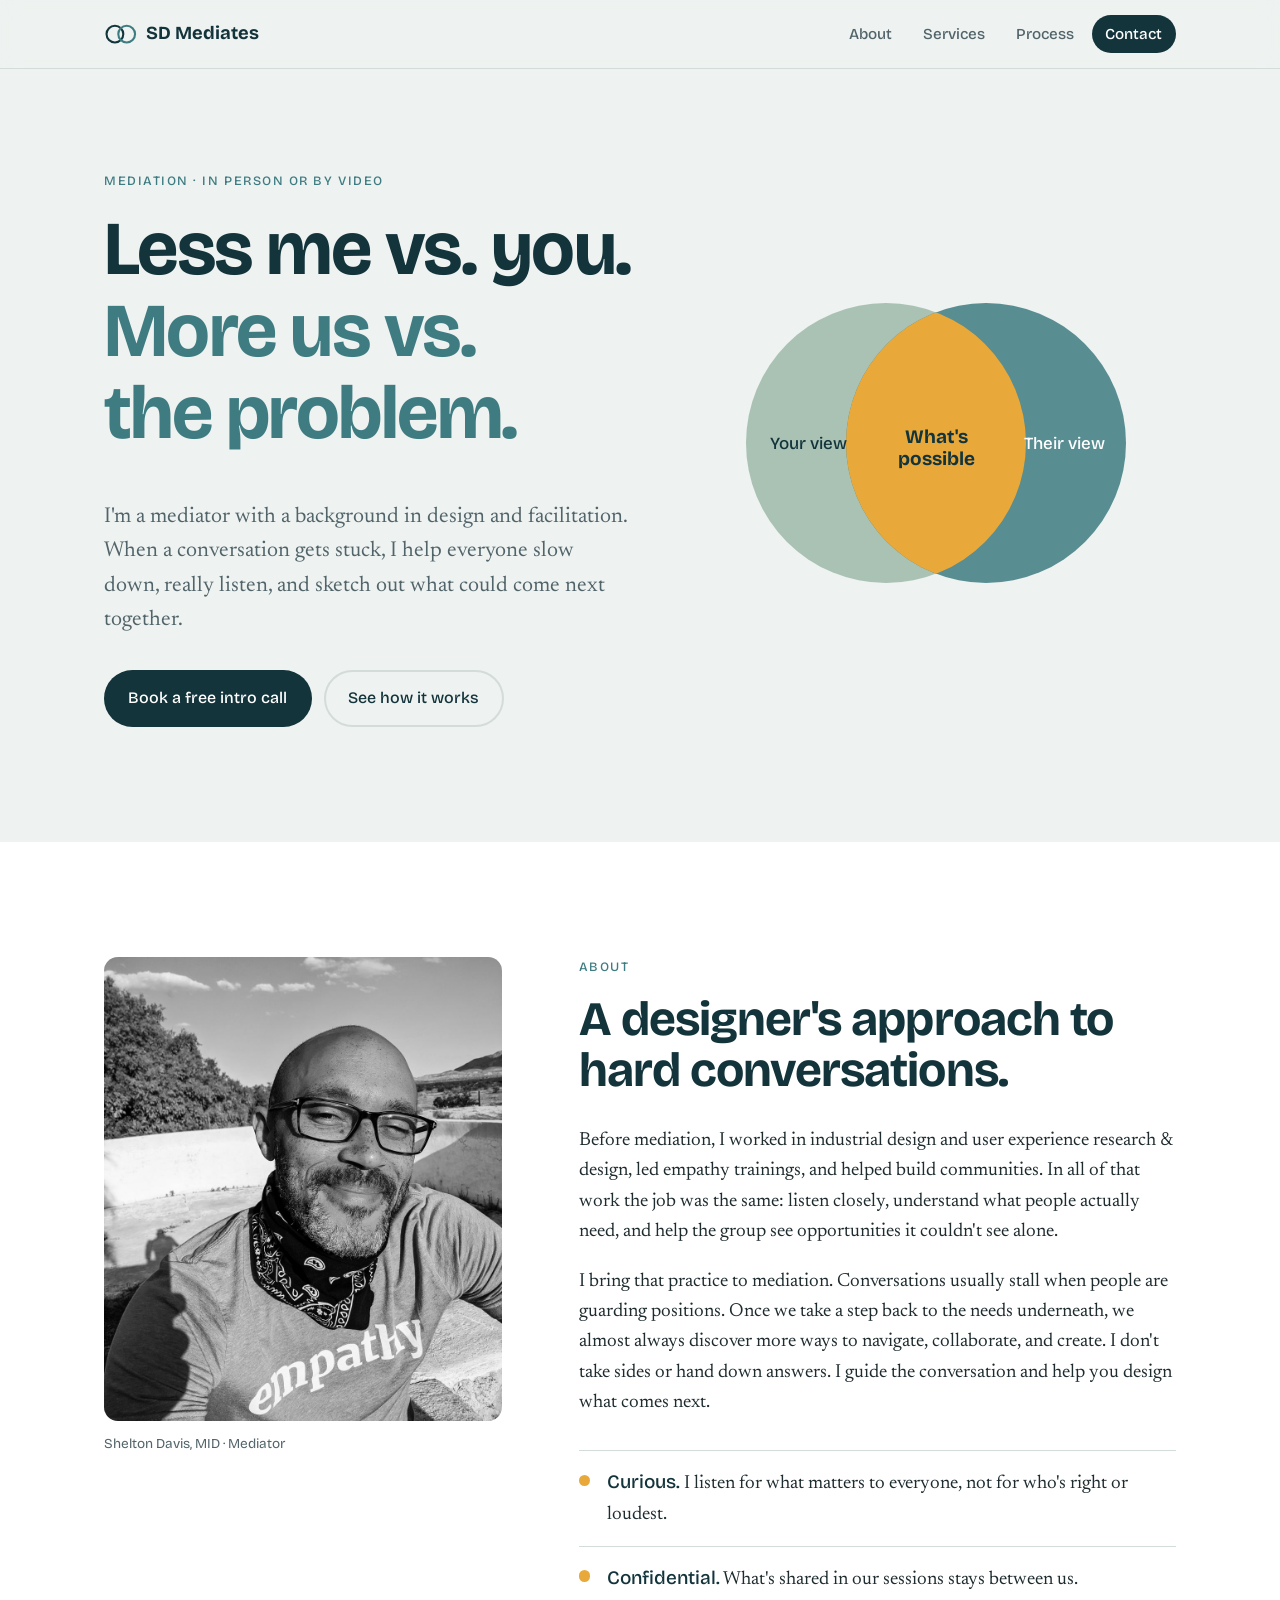
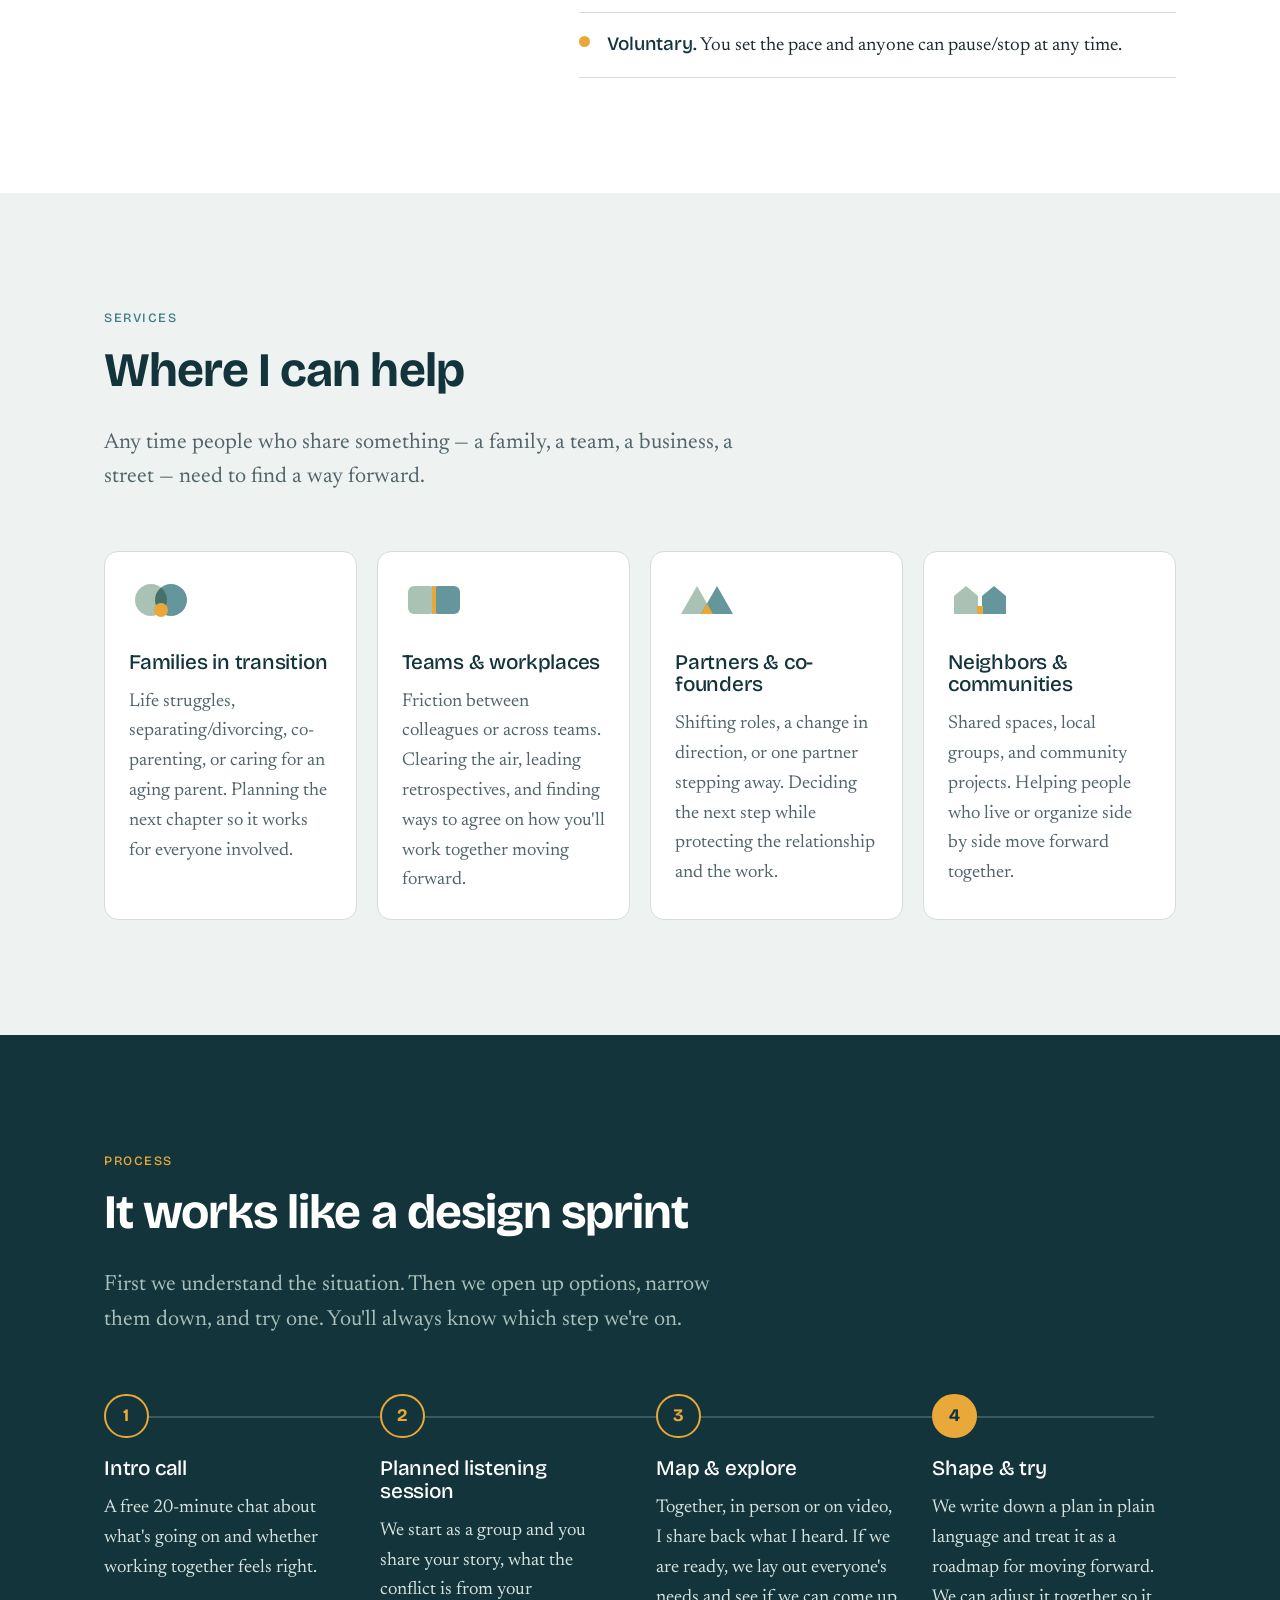
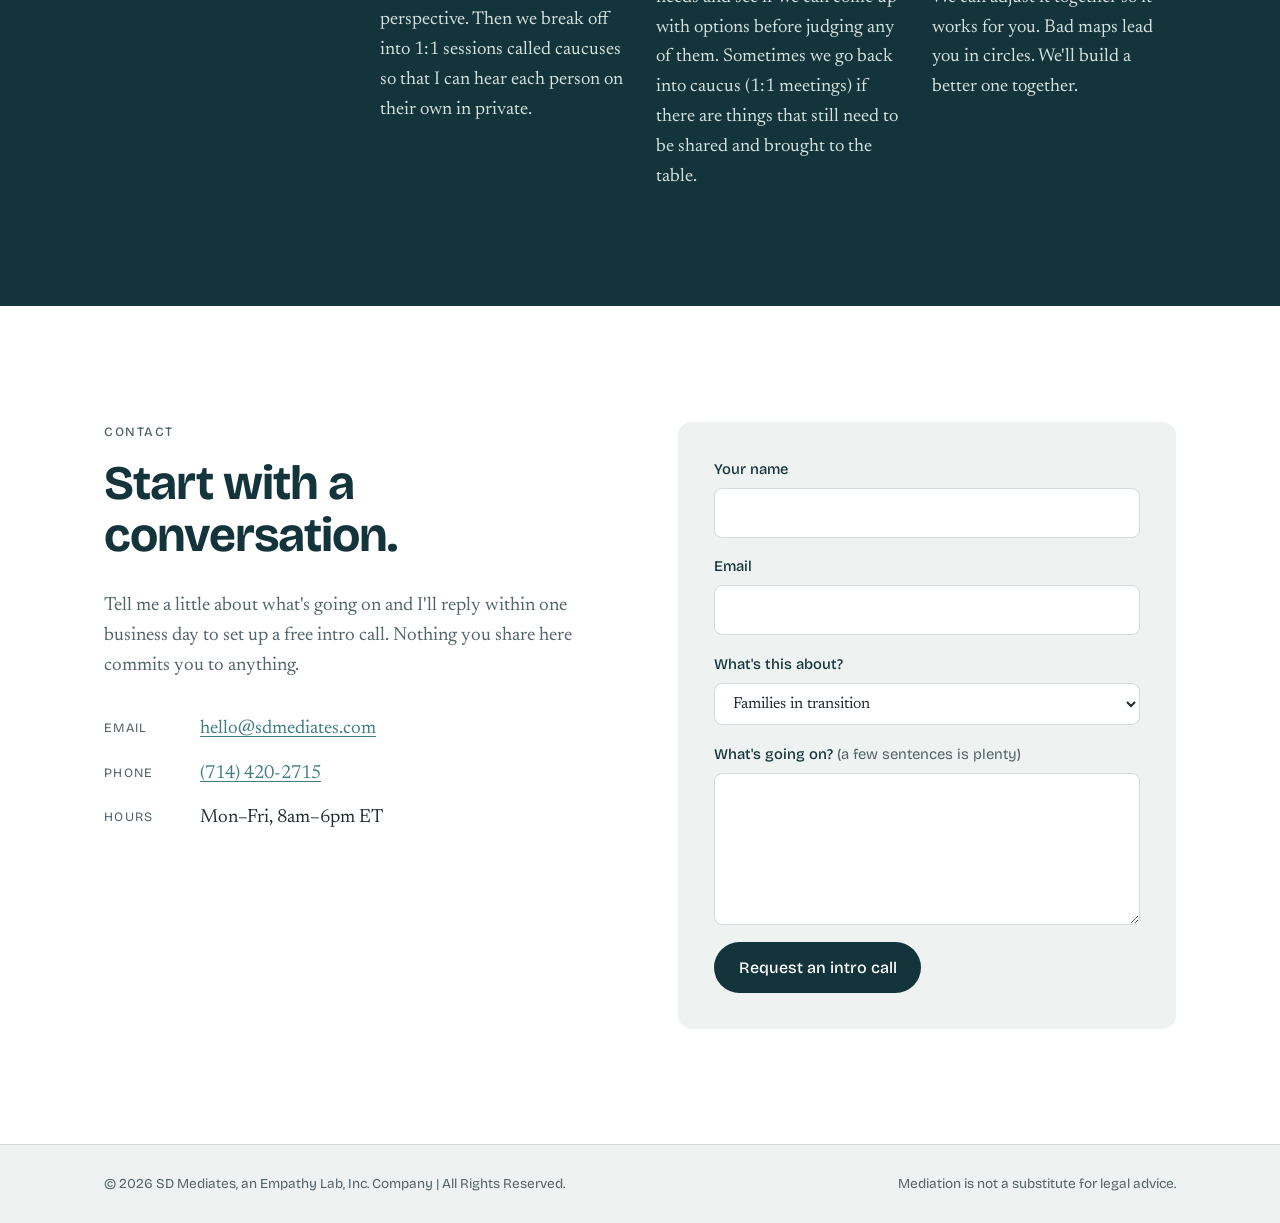
==== commit 61cee369: "Fix typos in site copy Co-Authored-By: Claude Opus 5.5 <noreply@anthropic.com>" ====
--- a/index.html
+++ b/index.html
@@ -3,7 +3,7 @@
 <head>
   <meta charset="utf-8">
   <meta name="viewport" content="width=device-width, initial-scale=1">
-  <title>SD Mediates — An experience designers approach to mediation</title>
+  <title>SD Mediates — An experience designer's approach to mediation</title>
   <meta name="description" content="Mediation that works like a design sprint: listen first, map what matters, and build a way forward together.">
   <link rel="preconnect" href="https://fonts.googleapis.com">
   <link rel="preconnect" href="https://fonts.gstatic.com" crossorigin>
@@ -107,7 +107,7 @@
           <li class="service">
             <svg class="service-glyph" viewBox="0 0 64 40" aria-hidden="true"><rect x="6" y="6" width="28" height="28" rx="6"/><rect x="30" y="6" width="28" height="28" rx="6"/><rect x="30" y="6" width="4" height="28" class="g-accent"/></svg>
             <h3>Teams &amp; workplaces</h3>
-            <p>Friction between colleagues or across teams. Clearing the air, leading retrospectives, and findings ways to agree on how you'll work together moving foward.</p>
+            <p>Friction between colleagues or across teams. Clearing the air, leading retrospectives, and finding ways to agree on how you'll work together moving forward.</p>
           </li>
           <li class="service">
             <svg class="service-glyph" viewBox="0 0 64 40" aria-hidden="true"><path d="M6 34 L22 6 L38 34 Z"/><path d="M26 34 L42 6 L58 34 Z"/><path d="M26 34 L32 23.5 L38 34 Z" class="g-accent"/></svg>
@@ -138,8 +138,8 @@
             <p>A free 20-minute chat about what's going on and whether working together feels right.</p>
           </li>
           <li class="step">
-            <h3>Planned Listening Session</h3>
-            <p>We start as a group and you share your story, what the conflict is from your perspectives. Then we break off into 1:1 sessions called caucuses so that I can hear each person on their own in private.</p>
+            <h3>Planned listening session</h3>
+            <p>We start as a group and you share your story, what the conflict is from your perspective. Then we break off into 1:1 sessions called caucuses so that I can hear each person on their own in private.</p>
           </li>
           <li class="step">
             <h3>Map &amp; explore</h3>
@@ -147,7 +147,7 @@
           </li>
           <li class="step">
             <h3>Shape &amp; try</h3>
-            <p>We write down a plan in plain language and treat moving forward roadmap. We can adjust together so that we make it work for you. Bad maps lead you in circles, we will build a path forward map together.</p>
+            <p>We write down a plan in plain language and treat it as a roadmap for moving forward. We can adjust it together so it works for you. Bad maps lead you in circles. We'll build a better one together.</p>
           </li>
         </ol>
       </div>
